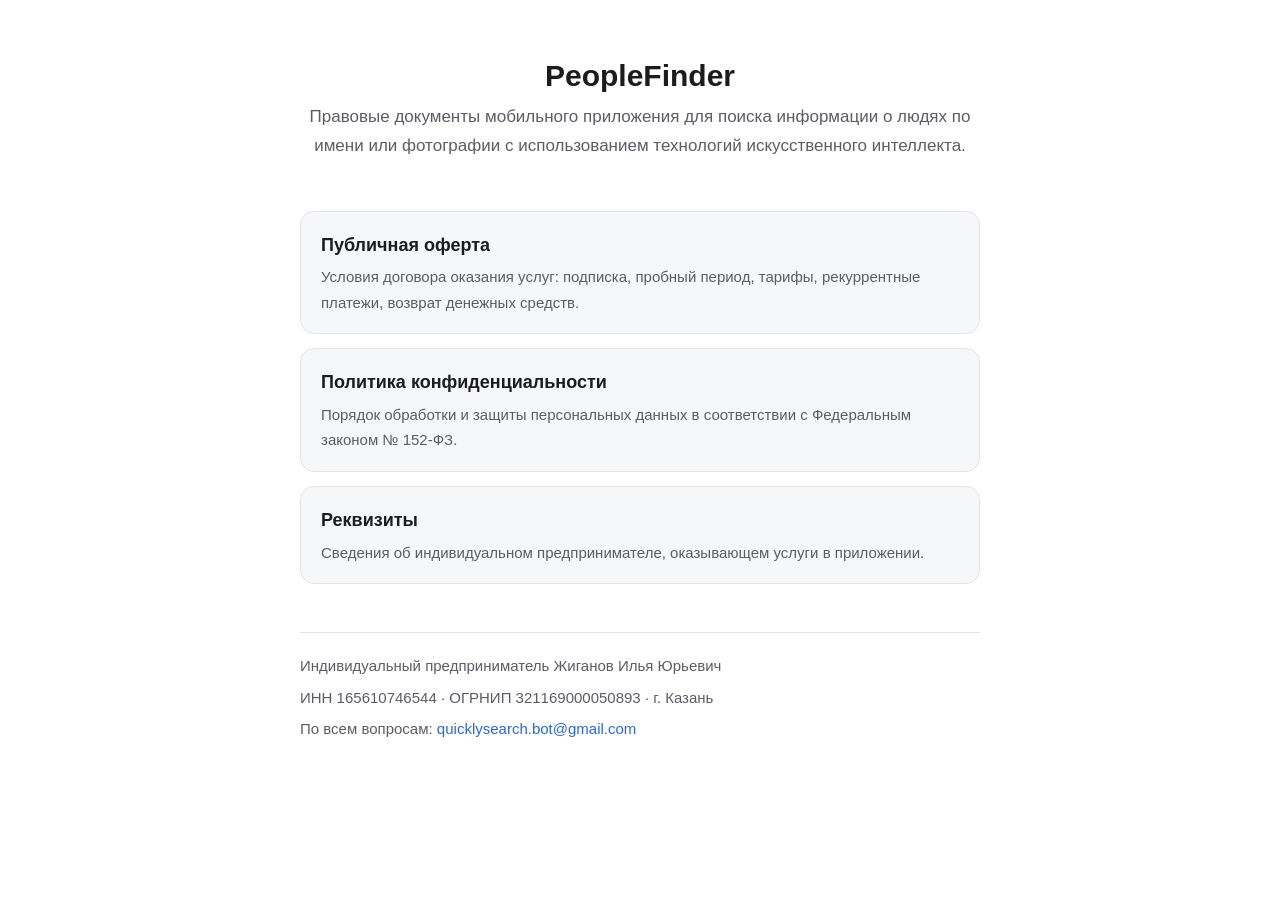
==== index.html @ accd796f "Initial: legal docs for PeopleFinder (forked from legitcheck-legal-ru-android) Russian-language lega" ====
<!DOCTYPE html>
<html lang="ru">
<head>
  <meta charset="UTF-8">
  <meta name="viewport" content="width=device-width, initial-scale=1">
  <title>PeopleFinder — правовые документы</title>
  <link rel="stylesheet" href="style.css">
</head>
<body>
<div class="wrap">

  <div class="landing-hero">
    <h1>PeopleFinder</h1>
    <p>Правовые документы мобильного приложения для поиска информации о людях по имени или фотографии с использованием технологий искусственного интеллекта.</p>
  </div>

  <ul class="doc-list">
    <li>
      <a class="doc-card" href="offer.html">
        <p class="doc-card-title">Публичная оферта</p>
        <p class="doc-card-desc">Условия договора оказания услуг: подписка, пробный период, тарифы, рекуррентные платежи, возврат денежных средств.</p>
      </a>
    </li>
    <li>
      <a class="doc-card" href="privacy.html">
        <p class="doc-card-title">Политика конфиденциальности</p>
        <p class="doc-card-desc">Порядок обработки и защиты персональных данных в соответствии с Федеральным законом № 152-ФЗ.</p>
      </a>
    </li>
    <li>
      <a class="doc-card" href="requisites.html">
        <p class="doc-card-title">Реквизиты</p>
        <p class="doc-card-desc">Сведения об индивидуальном предпринимателе, оказывающем услуги в приложении.</p>
      </a>
    </li>
  </ul>

  <footer class="doc-footer">
    <p>Индивидуальный предприниматель Жиганов Илья Юрьевич</p>
    <p>ИНН 165610746544 · ОГРНИП 321169000050893 · г. Казань</p>
    <p>По всем вопросам: <a href="mailto:quicklysearch.bot@gmail.com">quicklysearch.bot@gmail.com</a></p>
  </footer>

</div>
</body>
</html>
---- style.css ----
/* LegitCheck AI — legal documents stylesheet */

:root {
  --bg: #ffffff;
  --text: #1c1c1e;
  --text-muted: #5c5c66;
  --accent: #2568e1;
  --border: #e3e3e8;
  --card: #f6f7f9;
}

* {
  box-sizing: border-box;
}

html {
  -webkit-text-size-adjust: 100%;
}

body {
  margin: 0;
  padding: 0;
  background: var(--bg);
  color: var(--text);
  font-family: -apple-system, BlinkMacSystemFont, "Segoe UI", Roboto, "Helvetica Neue", Arial, sans-serif;
  font-size: 17px;
  line-height: 1.7;
  -webkit-font-smoothing: antialiased;
}

.wrap {
  max-width: 720px;
  margin: 0 auto;
  padding: 32px 20px 64px;
}

header.doc-header {
  border-bottom: 1px solid var(--border);
  padding-bottom: 20px;
  margin-bottom: 28px;
}

h1 {
  font-size: 27px;
  line-height: 1.3;
  margin: 0 0 8px;
  font-weight: 700;
}

h2 {
  font-size: 20px;
  line-height: 1.35;
  margin: 36px 0 12px;
  font-weight: 700;
}

h3 {
  font-size: 17px;
  line-height: 1.4;
  margin: 22px 0 8px;
  font-weight: 600;
}

p {
  margin: 0 0 14px;
}

ul, ol {
  margin: 0 0 14px;
  padding-left: 24px;
}

li {
  margin-bottom: 8px;
}

a {
  color: var(--accent);
  text-decoration: none;
  word-break: break-word;
}

a:hover {
  text-decoration: underline;
}

.updated {
  color: var(--text-muted);
  font-size: 15px;
  margin: 0;
}

.lead {
  font-size: 17px;
}

.note {
  background: var(--card);
  border: 1px solid var(--border);
  border-radius: 12px;
  padding: 16px 18px;
  margin: 20px 0;
}

.note strong {
  display: block;
  margin-bottom: 6px;
}

.req-table {
  width: 100%;
  border-collapse: collapse;
  margin: 16px 0 24px;
  font-size: 16px;
}

.req-table th,
.req-table td {
  text-align: left;
  padding: 12px 14px;
  border-bottom: 1px solid var(--border);
  vertical-align: top;
}

.req-table th {
  width: 42%;
  color: var(--text-muted);
  font-weight: 600;
}

.doc-footer {
  margin-top: 48px;
  padding-top: 20px;
  border-top: 1px solid var(--border);
  font-size: 15px;
  color: var(--text-muted);
}

.doc-footer p {
  margin: 0 0 6px;
}

.doc-nav {
  display: flex;
  flex-wrap: wrap;
  gap: 10px 18px;
  margin: 16px 0 4px;
  font-size: 15px;
}

/* Landing page */
.landing-hero {
  text-align: center;
  padding: 24px 0 8px;
}

.landing-hero h1 {
  font-size: 30px;
}

.landing-hero p {
  color: var(--text-muted);
  font-size: 17px;
}

.doc-list {
  list-style: none;
  padding: 0;
  margin: 28px 0 0;
}

.doc-list li {
  margin-bottom: 14px;
}

.doc-card {
  display: block;
  border: 1px solid var(--border);
  border-radius: 14px;
  padding: 18px 20px;
  background: var(--card);
  color: var(--text);
  transition: border-color 0.15s ease;
}

.doc-card:hover {
  border-color: var(--accent);
  text-decoration: none;
}

.doc-card .doc-card-title {
  font-size: 18px;
  font-weight: 700;
  margin: 0 0 4px;
  color: var(--text);
}

.doc-card .doc-card-desc {
  font-size: 15px;
  color: var(--text-muted);
  margin: 0;
}

@media (max-width: 480px) {
  body {
    font-size: 16px;
  }
  .wrap {
    padding: 24px 16px 48px;
  }
  h1 {
    font-size: 23px;
  }
  h2 {
    font-size: 18px;
  }
  .req-table th {
    width: 38%;
  }
}
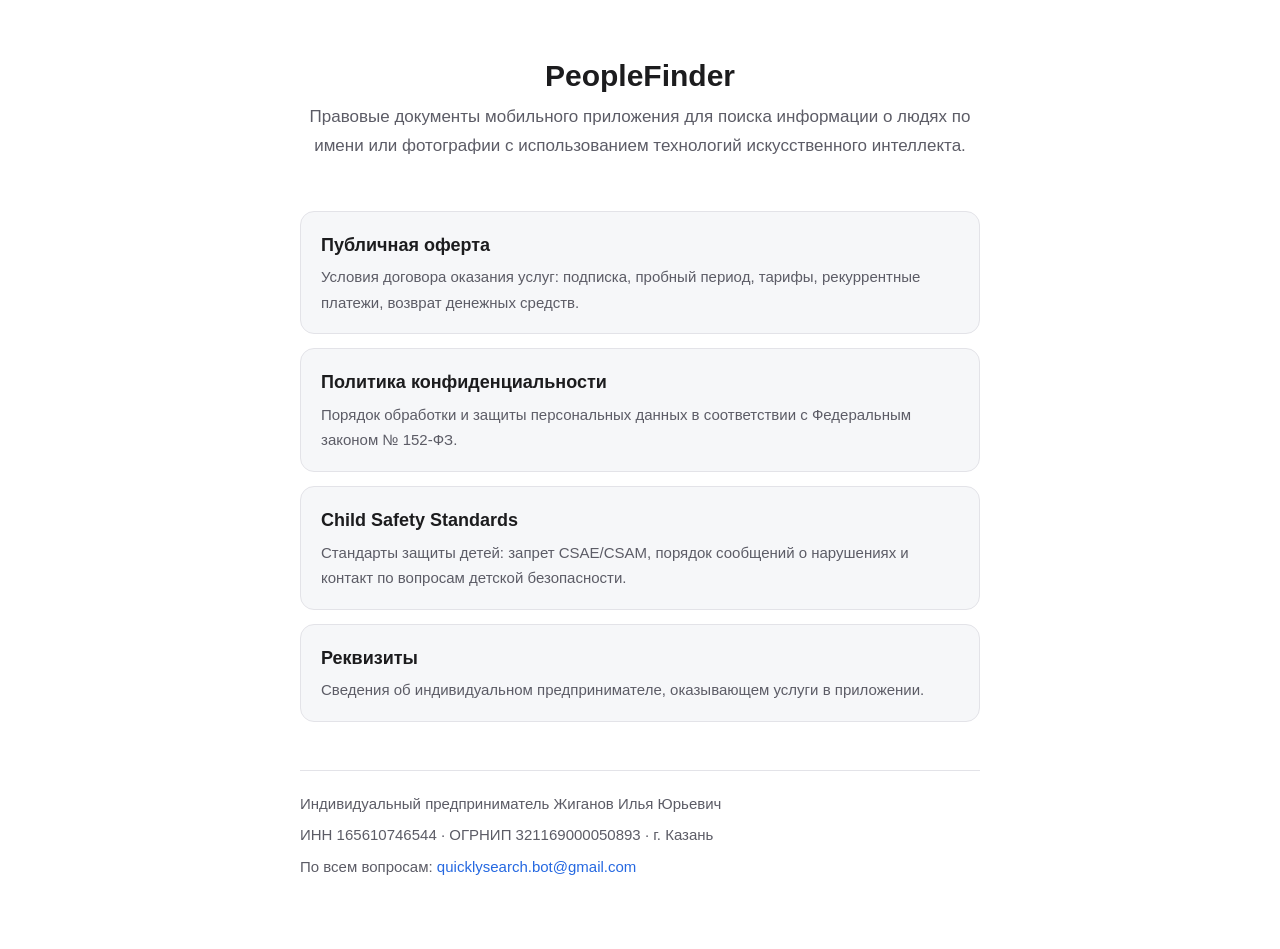
==== commit 7d7ad95d: "docs: Child Safety Standards page (Google Play compliance) Google Play rejected the 1.8.4 update: Ch" ====
--- a/index.html
+++ b/index.html
@@ -28,6 +28,12 @@
       </a>
     </li>
     <li>
+      <a class="doc-card" href="child-safety.html">
+        <p class="doc-card-title">Child Safety Standards</p>
+        <p class="doc-card-desc">Стандарты защиты детей: запрет CSAE/CSAM, порядок сообщений о нарушениях и контакт по вопросам детской безопасности.</p>
+      </a>
+    </li>
+    <li>
       <a class="doc-card" href="requisites.html">
         <p class="doc-card-title">Реквизиты</p>
         <p class="doc-card-desc">Сведения об индивидуальном предпринимателе, оказывающем услуги в приложении.</p>
